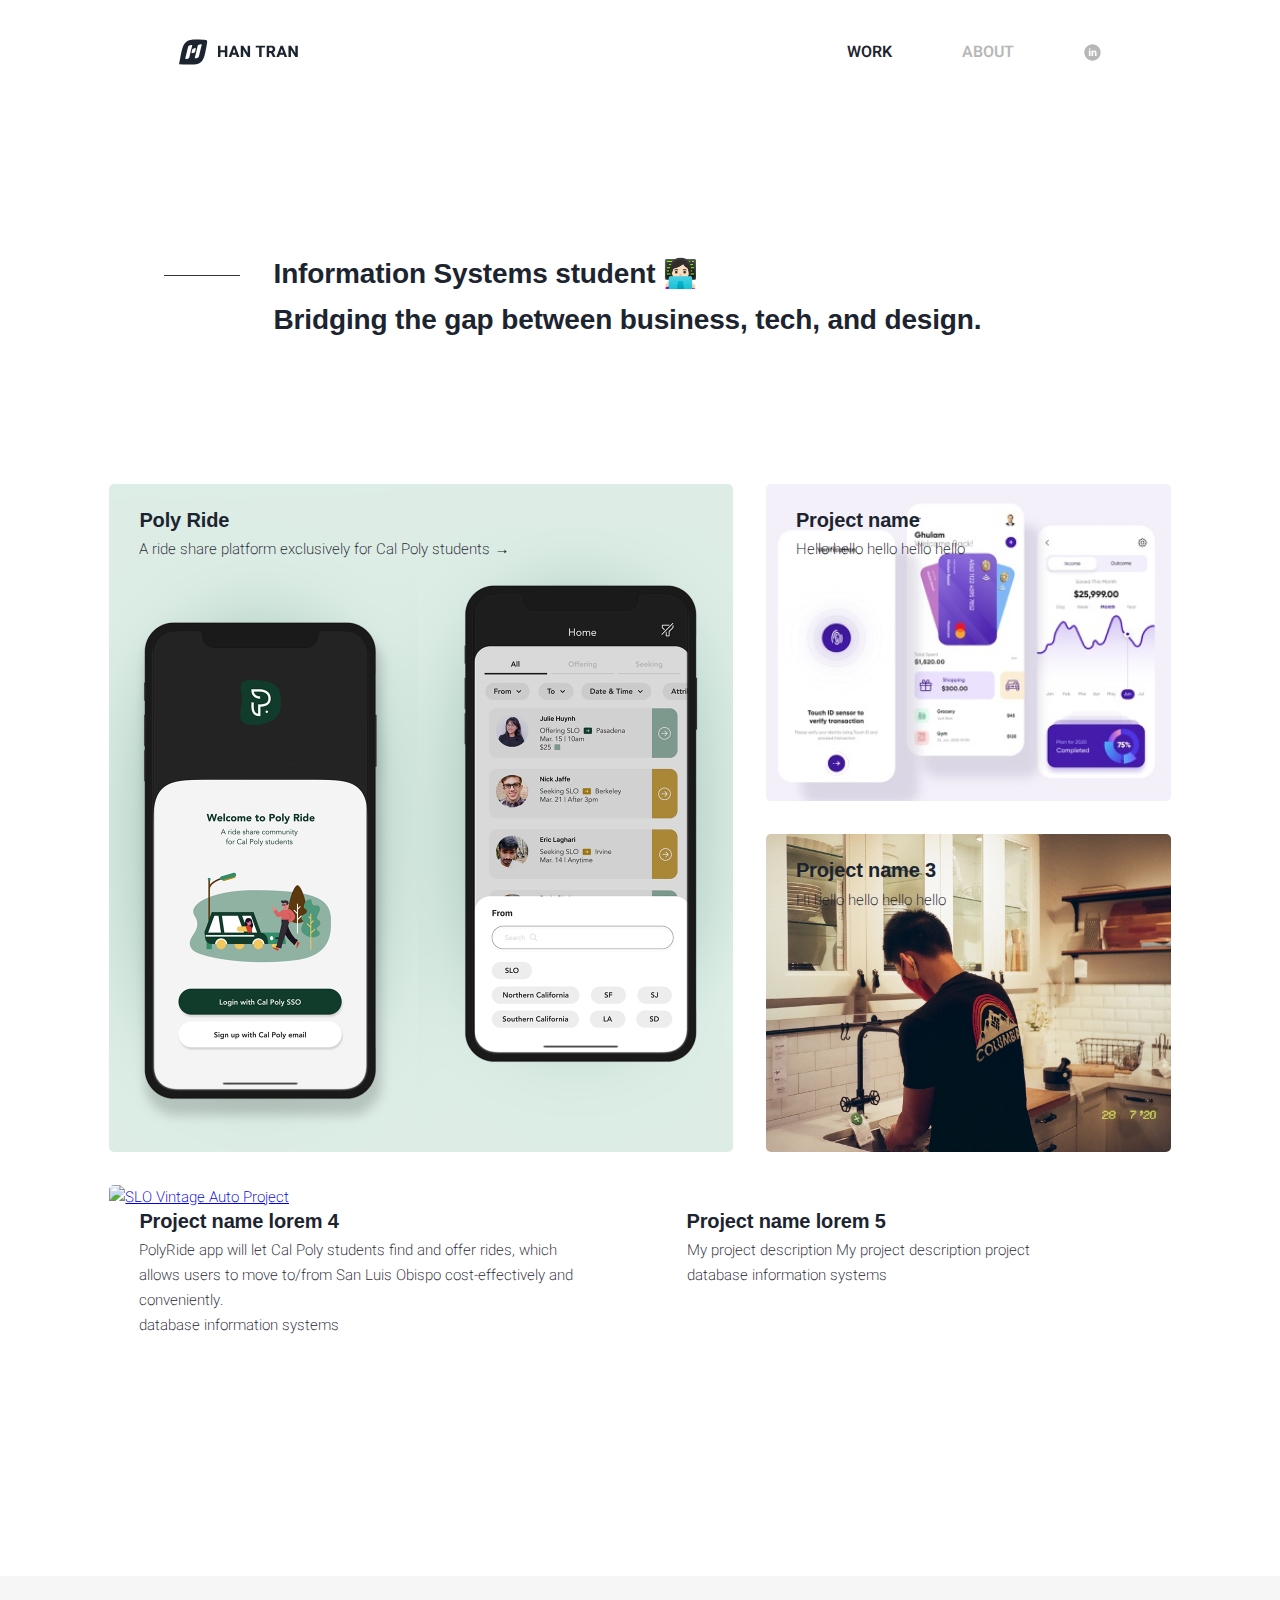
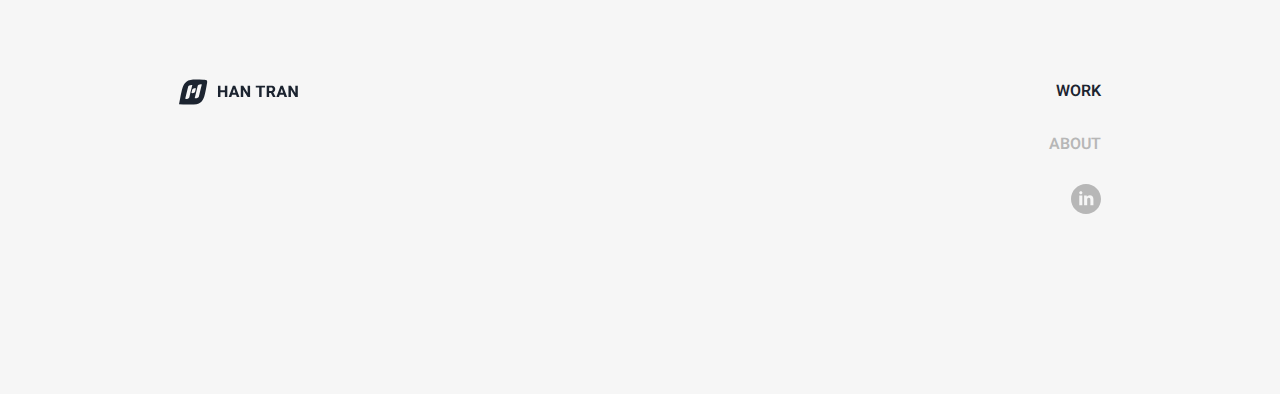
==== index.html @ 2d6c2257 "Add files via upload" ====
<!DOCTYPE HTML>
<html>
    <head>
        <!-- Global site tag (gtag.js) - Google Analytics -->
<script async src="https://www.googletagmanager.com/gtag/js?id=UA-176315763-1"></script>
<script>
  window.dataLayer = window.dataLayer || [];
  function gtag(){dataLayer.push(arguments);}
  gtag('js', new Date());

  gtag('config', 'UA-176315763-1');
</script>
        <link href="style.css" rel="stylesheet">
        <link rel="preconnect" href="https://fonts.gstatic.com"> 
        <link rel="stylesheet" href="https://use.typekit.net/tpz7gja.css">
        <link rel="preconnect" href="https://fonts.gstatic.com">
        <link href="https://fonts.googleapis.com/css2?family=Heebo:wght@300;400;700&display=swap" rel="stylesheet">
        <link rel="icon" href="favicon.svg">
        <title> Hieu Han Tran </title>
    </head>

    <header>
        <a href="http://hieuhantr.me/portfolio/" style="padding-left: 14%"> <img src="logo-text.svg" alt="Hieu Han Tran logo"></a>
        <nav style="padding-right: 14%">
            <h2>
            <a class="selected" href="index.html"> WORK </a>
            <a href="about.html" >ABOUT </a> 
            <a href="http://www.linkedin.com/in/hieuhantran/"> <img src="logo-linkedin.svg" width="17" height="27"> </a>
            </h2>
        </nav>
    </header>   

<div class="line">
    <img src="line.svg">    
</div>   

<section class="tagline">
  <h3 style="font-size:28px; grid-column: 6/span 14;">
    Information Systems student 👩🏻‍💻 <br> Bridging the gap between business, tech, and design. </h3>
</section> 

<div class="preview">
    <a href="project-polyride.html"> <img src="Untitled-4.png" alt="SLO Vintage Auto Project"> </a>
        <div class="description"> 
        <a href="project-polyride.html"> <h3>Poly Ride </h3>  </a>
        <a href="project-polyride.html"> <h4> A ride share platform exclusively for Cal Poly students &#8594  </h4> </a>
        
    </div>
 </div>
 
 
 <div class="preview-2">
    <a href="project-aws.html"> <img src="project-image.jpeg" alt="SLO Vintage Auto Project"> </a>
        <div class="description"> 
        <a class="preview" href="soks.html"> <h3>Project name</h3>  </a>
        <h4> Hello hello hello hello hello </h4> </div> 

<div class="preview-2">
    <a href="slo-vintage.html"> <img src="project-image.jpg" alt="SLO Vintage Auto Project"> </a>
        <div class="description"> 
        <a class="preview" href="soks.html"> <h3>Project name 3</h3>  </a>
        </h4> Hi hello hello hello hello </h4> </div>
 </div>  </div>

 <div class="preview-3">
    <a href="polyride.html"> <img src="project-mockup.png" alt="SLO Vintage Auto Project"> </a>
        <div class="description"> 
        <a class="preview" href="soks.html"> <h3>Project name lorem 4</h3> </a>
        <h4> PolyRide app will let Cal Poly students find and offer rides, which allows users to move to/from San Luis Obispo cost-effectively and conveniently.  <br> database information systems </h4></div>
 </div>

 <div class="preview-4">
    <a href="polyride.html"> <video autoplay muted src="project-polyride/vid2.mp4" type="video/mp4"> </video> </a>
        <div class="description"> 
        <a class="preview" href="soks.html"> <h3>Project name lorem 5</h3>  </a>
        <h4> My project description My project description project  <br> database information systems </h4></div>
 </div>
 
<!-- Footer -->
 <div class="Footer_outer">
    <div class="Footer_inner_left"> 
        <img src="logo-text.svg"> 
    </div>

    <div class="Footer_inner_right"> 
        <h2>
            <a class = "selected" href="index.html"> WORK </a> <br> <br>
            <a href="about.html" >ABOUT </a> <br> <br>
            <a href="http://www.linkedin.com/in/hieuhantran/"> <img src="logo-linkedin-2.svg"> </a>

        </h2>
        </div>
  </div>



</html>
---- style.css ----
html, body, div, span, applet, object, iframe,
h1, h2, h3, h4, h5, h6, p, blockquote, pre,
a, abbr, acronym, address, big, cite, code,
del, dfn, em, img, ins, kbd, q, s, samp,
small, strike, strong, sub, sup, tt, var,
b, u, i, center,
dl, dt, dd, ol, ul, li,
fieldset, form, label, legend,
table, caption, tbody, tfoot, thead, tr, th, td,
article, aside, canvas, details, embed,
figure, figcaption, footer, header, hgroup,
menu, nav, output, ruby, section, summary,
time, mark, audio, video {
  margin: 0;
  padding: 0;
  border: 0;
  font-size: 100%;
  font: inherit;
  vertical-align: baseline;
  outline: none;
}

article, aside, details, figcaption, figure,
footer, header, hgroup, menu, nav, section {
  display: block;
}
body {
  line-height: 1.66;
}
ol, ul {
  list-style: none;
}
blockquote, q {
  quotes: none;
}
blockquote:before, blockquote:after,
q:before, q:after {
  content: '';
  content: none;
}
table {
  border-collapse: collapse;
  border-spacing: 0;
}

img, iframe {
  vertical-align: bottom;
  max-width: 100%;
}

input, textarea, select {
  font: inherit;
}

* {
  -webkit-box-sizing: border-box;
  -moz-box-sizing: border-box;
  box-sizing: border-box;
  -webkit-font-smoothing: antialiased;
  text-rendering: optimizeLegibility;
}


body {
    font-family: 'Heebo', sans-serif;
    font-size: 15px;
    font-weight: 200;
    background-color:white;
    margin: auto auto auto auto;
    display: grid;
    grid-template-columns: repeat(24,1fr);
    column-gap: 33px;
    grid-auto-flow: dense;
    color: #1C2430;
}

p {
    color: #1C2430; 
    line-height: 1.663;
}

span {
    font-weight: 600;
    color: #1C2430;
}

h1 {
    font-family: futura-pt, sans-serif;
    font-weight: 500;
    font-style: normal;
    font-size: 36px;
    color: #1C2430;
    line-height:1.5;
    letter-spacing: 1.1;

}

h2 {
    font-family: 'Heebo', sans-serif;
    font-size: 16px;
    font-weight: 600;
    line-height: 1.66;
    color: #1C2430;
}

h3 {
    font-family: futura-pt, sans-serif;
    font-weight: 700;
    font-style: normal;
    font-size: 20px;
    letter-spacing: -0.15px;
    color: #1C2430;
}

h4 {
    font-family: 'Heebo', sans-serif;
    font-size: 15px;
    font-weight: 200;
    line-height: 1.66;
}

video {
    width: 100%;
}

/* || HEADER */
header {
    display: flex;
    flex-direction: row;
    align-items: center;
    grid-column: 1/ span 24;
    justify-content: space-between;
    margin: auto 0 135px 0;
    padding-top: 38px;
}


nav a {
    margin: 0 0 0 66px;
    text-decoration: none;
    color: #B7B7B7;
}

a:hover {
    color: #1C2430;
    transition: color 0.3s;
}

a.selected {
    color: #1C2430;
}

a.preview {
    text-decoration: none;
    color: #B7B7B7;
}

a.preview:hover, a.preview-right:hover {
    color: #1C2430;
    transition: 0.3s;
}

.preview img:hover, .preview-right img:hover {
    opacity: 0.8;
    transition: 0.3s;
}

.line {
    padding-top: 50px;
    grid-column: 4/span 2;
}
section.tagline {
    grid-column: 6/span 15;
    padding-top: 50px;
    padding-bottom: 140px;
}

/* || PREVIEW */

div.preview img {
    width: 100%;
    margin: 0 0 20px 0;
    object-fit: cover;
    width: 100%;
    height: 668px;
    border-radius: 5px;
}

.preview, .preview a {
    grid-column: 3 / span 12;
    position: relative;
    text-decoration: none;
    color: #1C2430;
}

.description {
    position: absolute;
    top: 20px;
    left: 30px;
    padding-right: 30px;
}

button {
    background-color: white;
    border: none;
    padding: 0 5px 0 5px;
    border-radius: 50px;
}

div.preview-2 img {
    position: relative;
    object-fit: cover;
    width: 100%;
    height: 317.5px;
    border-radius: 5px;
    margin-bottom: 33px;
}

.preview-2, .preview-2 a {
    grid-column: 15 / span 8;
    position: relative;
}

div.preview-3 img, div.preview-4 img {
    width: 100%;
    margin: 0 0 20px 0;
    object-fit: cover;
    width: 100%;
    height: 394px;
    border-radius: 5px;
}

.preview-3, .preview-3 a {
    grid-column: 3 / span 10;
    position: relative;
}

.preview-4, .preview-4 a {
    grid-column: 13 / span 10;
    position: relative;
}
/* || ABOUT */

.about-photo {
    grid-column: 2 / span 5;
}

.about-text {
    grid-column: 7/ span 4;
}

.text {
    grid-column: 2 /span 6;
    margin: 0 0 30px 0;
}


.body {
    grid-column: 2 /span 8;
    margin: 0 0 50px 0;
}

/* || FOOTER */
.Footer_outer{
    grid-column: 1 / span 24;
    margin: 233px 0 0 0;
    padding: 8% 14% 14% 14%;
    background-color: #F6F6F6;
    }
    
.Footer_inner_left{
    width: 49%;
    Float: left;
    display:inline;
    grid-column: 1 / span 10;
    }
    
.Footer_inner_right{
    width: 49%;
    Float: right;
    grid-column: 12 / span 4;
    text-align: right; 
    }

.Footer_inner_right a{
    text-decoration: none;
    color: #B7b7b7; 
}

.Footer_inner_right a:hover {
    color: #1C2430;
    transition: color 0.3s;
}

.Footer_inner_right a.selected {
    color: #1C2430;
}

.Footer_inner_right a.preview {
    text-decoration: none;
    color: #1C2430;
}

/* || PROJECT PAGE */

.logo {
    grid-column: 4/span 18;
    align-items: center;
    text-align: center;
}

.logo img {
    width: 200px;
    max-height: 70px;
}

.bigdescription {
    grid-column: 4/span 18;
    text-align: center;
    margin-bottom: 60px;
}

.bigframe {
    grid-column: 3 / span 20;
}

/* .bigframe img {
    border-radius: 5px;
    max-width: 100%;
    object-fit: cover;
} */

.heading {
    grid-column: 4 / span 3;
    text-align: right;
    align-items: right;
}

.body {
    grid-column: 5 / span 16;
}

.regular-image {
    margin: 0 0 25px 0;
    grid-column: 7 / span 12;
}

.regular-image img, .regular-image svg  {
    grid-column: 7 / span 12;
    border-radius: 5px;
    margin-bottom: 25px;
}

ul {
    margin-bottom: 12px;
}

.about {
    grid-column: 11/span 9;
}

.aboutphoto {
    grid-column: 6/span 4;
}

/* RESPONSIVE */

@media (max-width: 1300px) {
    .body {
            grid-column: 4 / span 18;
    }

    }

@media (max-width: 1100px) {
.body {
        grid-column: 3 / span 20;
}
.preview{
    grid-column: 2/span 13;
}
.preview-2, .preview-2 a {
    grid-column: 15 / span 9;
    position: relative;
}
.about {
    padding-top: 30px;
    grid-column: 6/span 14;
}
.aboutphoto {
grid-column: 6/span 6;
}
}

@media (max-width: 1000px) {
.bigframe {
        grid-column: 2 / span 22;
    }
    
.body {
            grid-column: 2 / span 22;
    }
    }

@media (max-width: 900px) {
        .bigframe {
                grid-column: 1 / span 24;
            }
            
        .body {
                    grid-column: 1 / span 24;
          }
            }
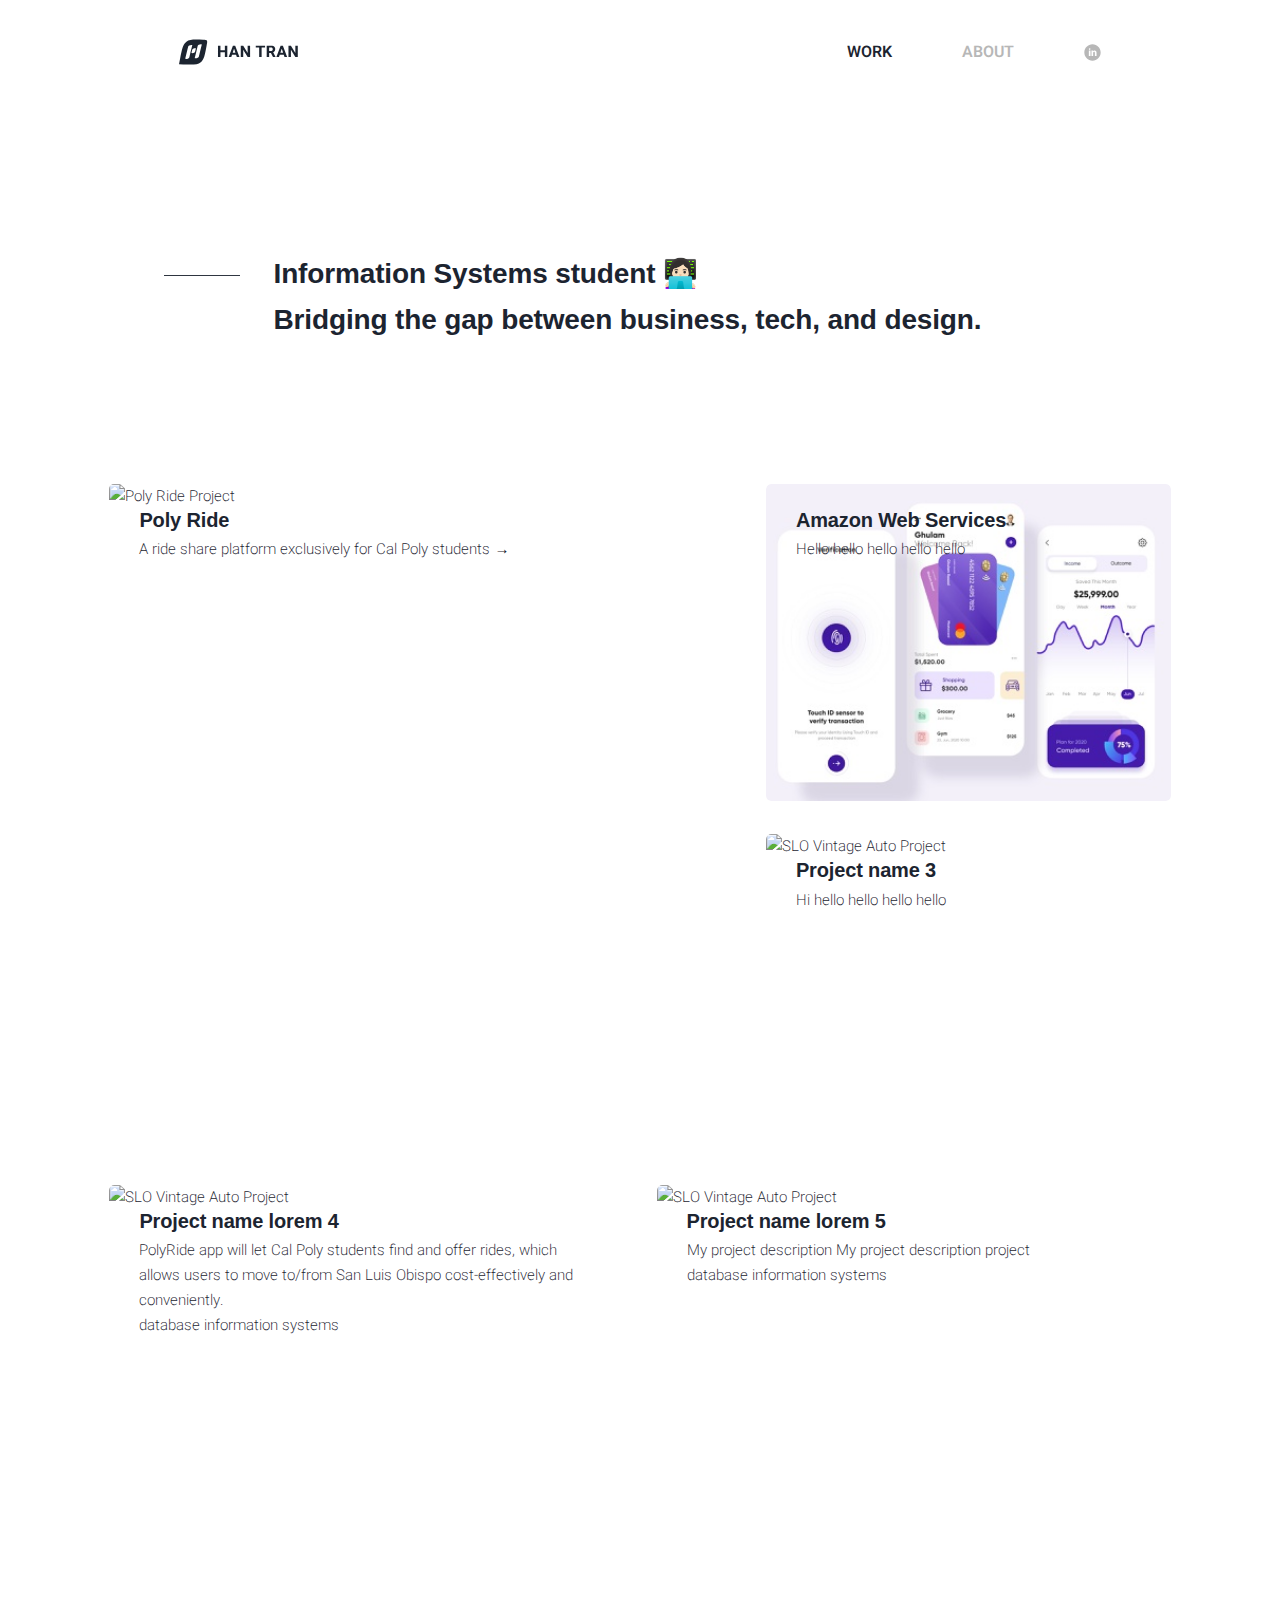
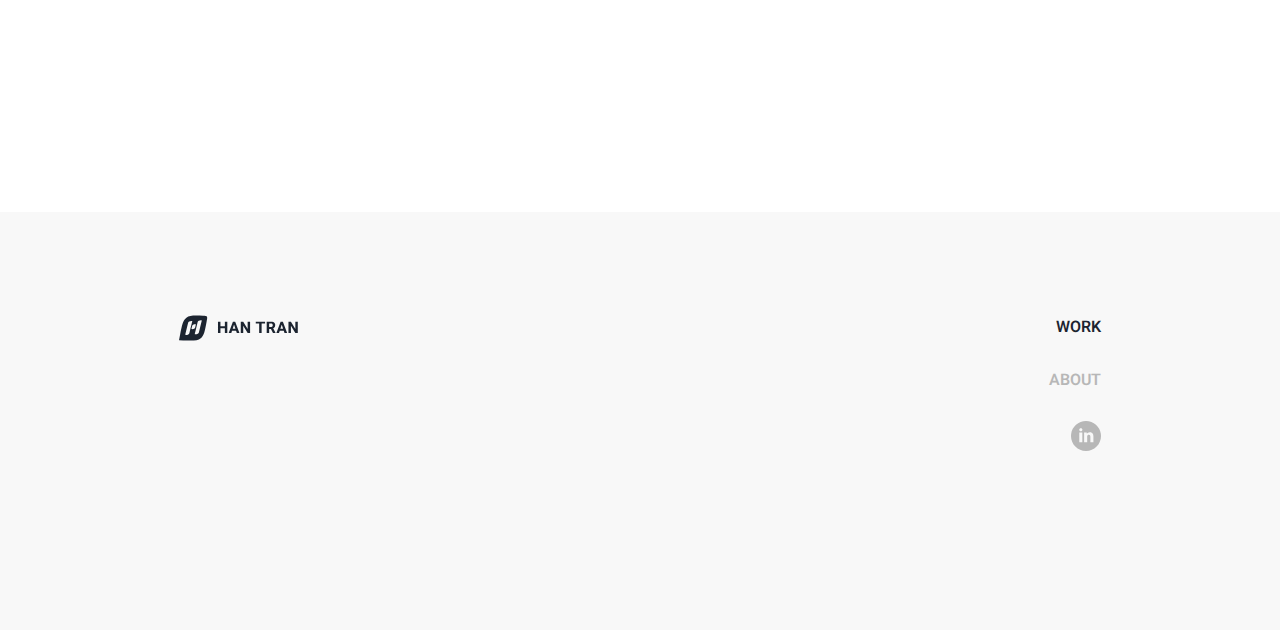
==== commit a7ba5812: "Add files via upload" ====
--- a/index.html
+++ b/index.html
@@ -10,6 +10,27 @@
 
   gtag('config', 'UA-176315763-1');
 </script>
+<script type="text/javascript">
+    var opacity = 0;
+    var intervalID = 0;
+    window.onload = fadeIn;
+
+    function fadeIn() {
+        setInterval(show, 30);
+    }
+
+    function show() {
+        var body = document.getElementById("body");
+        opacity = Number(window.getComputedStyle(body)
+                         .getPropertyValue("opacity"));
+        if (opacity < 1) {
+            opacity = opacity + 0.1;
+            body.style.opacity = opacity
+        } else {
+            clearInterval(intervalID);
+        }
+    }
+</script>
         <link href="style.css" rel="stylesheet">
         <link rel="preconnect" href="https://fonts.gstatic.com"> 
         <link rel="stylesheet" href="https://use.typekit.net/tpz7gja.css">
@@ -19,8 +40,9 @@
         <title> Hieu Han Tran </title>
     </head>
 
+<body id="body" style="opacity:0;">
     <header>
-        <a href="http://hieuhantr.me/portfolio/" style="padding-left: 14%"> <img src="logo-text.svg" alt="Hieu Han Tran logo"></a>
+        <a href="index.html" style="padding-left: 14%"> <img src="logo-text.svg" alt="Hieu Han Tran logo"></a>
         <nav style="padding-right: 14%">
             <h2>
             <a class="selected" href="index.html"> WORK </a>
@@ -40,37 +62,39 @@
 </section> 
 
 <div class="preview">
-    <a href="project-polyride.html"> <img src="Untitled-4.png" alt="SLO Vintage Auto Project"> </a>
+    <a href="polyride.html"> <img src="Preview.png" alt="Poly Ride Project"> </a>
         <div class="description"> 
-        <a href="project-polyride.html"> <h3>Poly Ride </h3>  </a>
-        <a href="project-polyride.html"> <h4> A ride share platform exclusively for Cal Poly students &#8594  </h4> </a>
+        <a href="polyride.html"> <h3>Poly Ride </h3>  </a>
+        <a href="polyride.html"> <h4> A ride share platform exclusively for Cal Poly students &#8594  </h4> </a>
         
     </div>
  </div>
  
- 
  <div class="preview-2">
-    <a href="project-aws.html"> <img src="project-image.jpeg" alt="SLO Vintage Auto Project"> </a>
+    <div class="preview-inside2">
+    <a href="aws.html"> <img src="project-image.jpeg" alt="AWS Project"> </a>
         <div class="description"> 
-        <a class="preview" href="soks.html"> <h3>Project name</h3>  </a>
-        <h4> Hello hello hello hello hello </h4> </div> 
-
-<div class="preview-2">
-    <a href="slo-vintage.html"> <img src="project-image.jpg" alt="SLO Vintage Auto Project"> </a>
+        <a class="preview" href="aws.html"> <h3> Amazon Web Services</h3>  </a>
+        <h4> Hello hello hello hello hello </h4> </div>
+    </div>
+    
+<div class="preview-inside2">
+    <a href="slo-vintage.html"> <img src="Preview.png" alt="SLO Vintage Auto Project"> </a>
         <div class="description"> 
         <a class="preview" href="soks.html"> <h3>Project name 3</h3>  </a>
         </h4> Hi hello hello hello hello </h4> </div>
- </div>  </div>
+    </div>
+</div>
 
  <div class="preview-3">
-    <a href="polyride.html"> <img src="project-mockup.png" alt="SLO Vintage Auto Project"> </a>
+    <a href="polyride.html"> <img src="Preview.png" alt="SLO Vintage Auto Project"> </a>
         <div class="description"> 
         <a class="preview" href="soks.html"> <h3>Project name lorem 4</h3> </a>
         <h4> PolyRide app will let Cal Poly students find and offer rides, which allows users to move to/from San Luis Obispo cost-effectively and conveniently.  <br> database information systems </h4></div>
  </div>
 
  <div class="preview-4">
-    <a href="polyride.html"> <video autoplay muted src="project-polyride/vid2.mp4" type="video/mp4"> </video> </a>
+    <a href="polyride.html"> <img src="Preview.png" alt="SLO Vintage Auto Project"> </a>
         <div class="description"> 
         <a class="preview" href="soks.html"> <h3>Project name lorem 5</h3>  </a>
         <h4> My project description My project description project  <br> database information systems </h4></div>
@@ -91,7 +115,6 @@
         </h2>
         </div>
   </div>
-
-
+</body>
 
 </html>--- a/style.css
+++ b/style.css
@@ -119,6 +119,14 @@
     line-height: 1.66;
 }
 
+h5 {
+    font-family: 'Heebo', sans-serif;
+    font-size: 16px;
+    font-weight: 600;
+    line-height: 1.66;
+    text-align: center;
+}
+
 video {
     width: 100%;
 }
@@ -139,11 +147,13 @@
     margin: 0 0 0 66px;
     text-decoration: none;
     color: #B7B7B7;
+    cursor: pointer;
 }
 
 a:hover {
     color: #1C2430;
     transition: color 0.3s;
+    cursor: pointer;
 }
 
 a.selected {
@@ -157,11 +167,6 @@
 
 a.preview:hover, a.preview-right:hover {
     color: #1C2430;
-    transition: 0.3s;
-}
-
-.preview img:hover, .preview-right img:hover {
-    opacity: 0.8;
     transition: 0.3s;
 }
 
@@ -175,22 +180,35 @@
     padding-bottom: 140px;
 }
 
+a {
+    cursor: pointer;
+}
 /* || PREVIEW */
 
-div.preview img {
+.preview, .preview a {
+    grid-column: 3 / span 12;
+    position: relative;
+    text-decoration: none;
+    color: #1C2430;
+    overflow: hidden;
+    height: 668px;
+    border-radius: 5px;
+}
+
+.preview img {
     width: 100%;
     margin: 0 0 20px 0;
+    position: relative;
     object-fit: cover;
-    width: 100%;
     height: 668px;
-    border-radius: 5px;
-}
-
-.preview, .preview a {
-    grid-column: 3 / span 12;
-    position: relative;
-    text-decoration: none;
-    color: #1C2430;
+    opacity: 1.0;
+    transition: 0.3s;
+}
+
+.preview img:hover, .preview-2 img:hover, .preview-3 img:hover, .preview-4 img:hover {
+    opacity: 0.9;
+    transition: 0.3s ease;
+    transform: scale(1.1);
 }
 
 .description {
@@ -207,21 +225,60 @@
     border-radius: 50px;
 }
 
-div.preview-2 img {
-    position: relative;
+.preview-2 {
+    grid-column: 15 / span 8;
+    position: relative;
+    text-decoration: none;
+    color: #1C2430;
+    overflow: hidden;
+    height: 668px;
+    border-radius: 5px;
+}
+
+.preview-inside2, .preview-inside2 a {
+    grid-column: 15 / span 8;
+    position: relative;
+    text-decoration: none;
+    color: #1C2430;
+    overflow: hidden;
+    height: 317.5px;
+    border-radius: 5px;
+    margin-bottom: 33px;
+}
+
+.preview-inside2 img {
+        opacity: 1.0;
+        transition: 0.3s;
+        position: relative;
+        height: 317.5px;
+        object-fit: cover;
+        width: 100%;
+        border-radius: 5px;
+        
+}
+
+/* .preview-2 img {
+    opacity: 1.0;
+    transition: 0.3s;
+    position: relative;
+    height: 300px;
     object-fit: cover;
     width: 100%;
-    height: 317.5px;
-    border-radius: 5px;
-    margin-bottom: 33px;
-}
-
-.preview-2, .preview-2 a {
-    grid-column: 15 / span 8;
-    position: relative;
-}
-
-div.preview-3 img, div.preview-4 img {
+    border-radius: 5px;
+} */
+
+.preview-3, .preview-3 a {
+    grid-column: 3 / span 10;
+    position: relative;
+    margin-top: 33px;
+    text-decoration: none;
+    color: #1C2430;
+    overflow: hidden;
+    height: 394px;
+    border-radius: 5px;
+}
+
+.preview-3 img, .preview-4 img {
     width: 100%;
     margin: 0 0 20px 0;
     object-fit: cover;
@@ -230,14 +287,16 @@
     border-radius: 5px;
 }
 
-.preview-3, .preview-3 a {
-    grid-column: 3 / span 10;
-    position: relative;
-}
 
 .preview-4, .preview-4 a {
     grid-column: 13 / span 10;
     position: relative;
+    margin-top: 33px;
+    text-decoration: none;
+    color: #1C2430;
+    overflow: hidden;
+    height: 394px;
+    border-radius: 5px;
 }
 /* || ABOUT */
 
@@ -265,7 +324,7 @@
     grid-column: 1 / span 24;
     margin: 233px 0 0 0;
     padding: 8% 14% 14% 14%;
-    background-color: #F6F6F6;
+    background-color: #F8F8F8;
     }
     
 .Footer_inner_left{
@@ -363,6 +422,43 @@
     grid-column: 6/span 4;
 }
 
+/* Back to top */
+.middle {
+    text-align: center;
+    grid-column: 10 / span 6;
+}
+
+.next {
+    text-decoration: none;
+    background-color: #1C2430;
+    color: #F7F7F7;
+    border-radius: 25px;
+    padding: 12px 30px;
+}
+
+.next:hover {
+    background-color: #F7F7F7;
+    transition: 0.3s;
+}
+
+#myBtn {
+    margin-bottom: 10px;
+    text-align: center;
+    display: none; /* Hidden by default */
+   /*  position: fixed; Fixed/sticky position */
+    z-index: 99; /* Make sure it does not overlap */
+    border: none; /* Remove borders */
+    outline: none; /* Remove outline */
+    color: #B7B7B7; /* Text color */
+    cursor: pointer; /* Add a mouse pointer on hover */
+    padding: 12px 30px;
+  }
+  
+  #myBtn:hover {
+    color:#1C2430;
+    transition: 0.3s;
+  }
+
 /* RESPONSIVE */
 
 @media (max-width: 1300px) {
@@ -382,6 +478,12 @@
 .preview-2, .preview-2 a {
     grid-column: 15 / span 9;
     position: relative;
+}
+.preview-3 {
+    grid-column: 2/span 11;
+}
+.preview-4 {
+    grid-column: 13/span 11;
 }
 .about {
     padding-top: 30px;
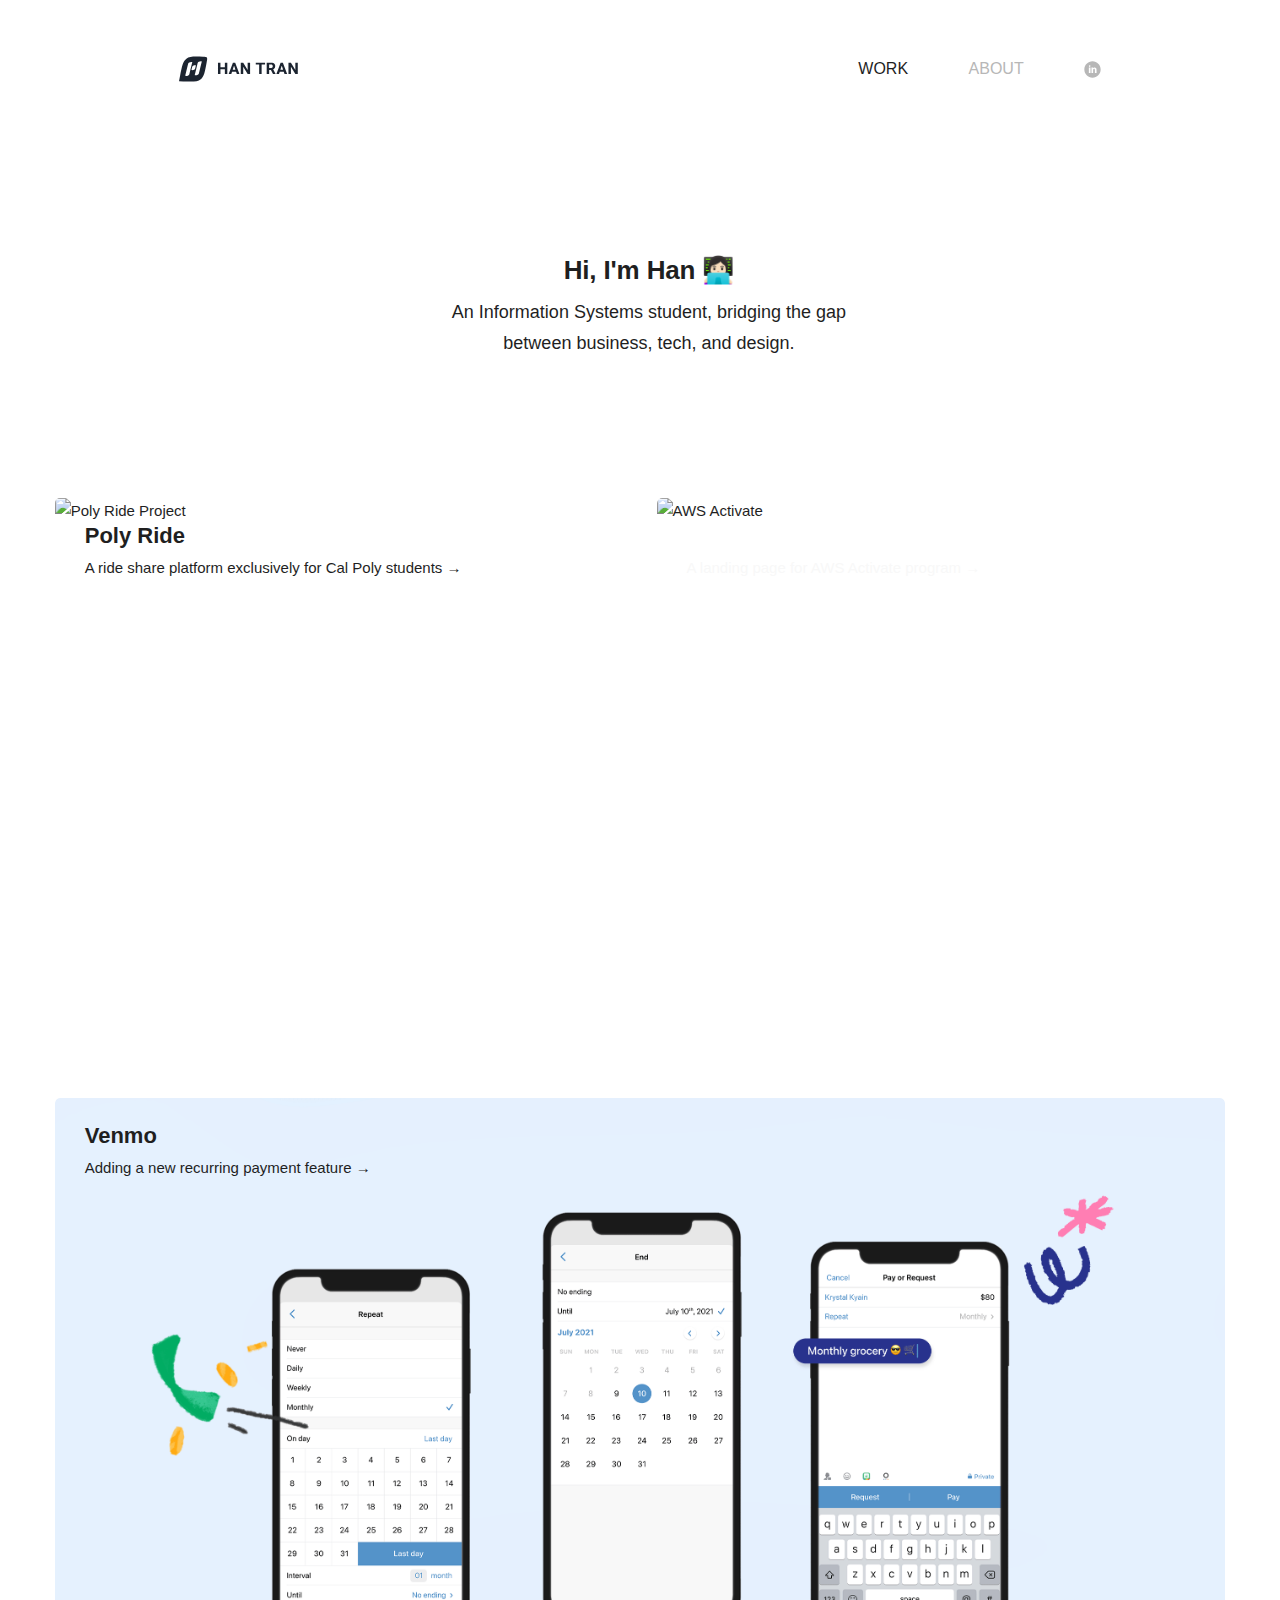
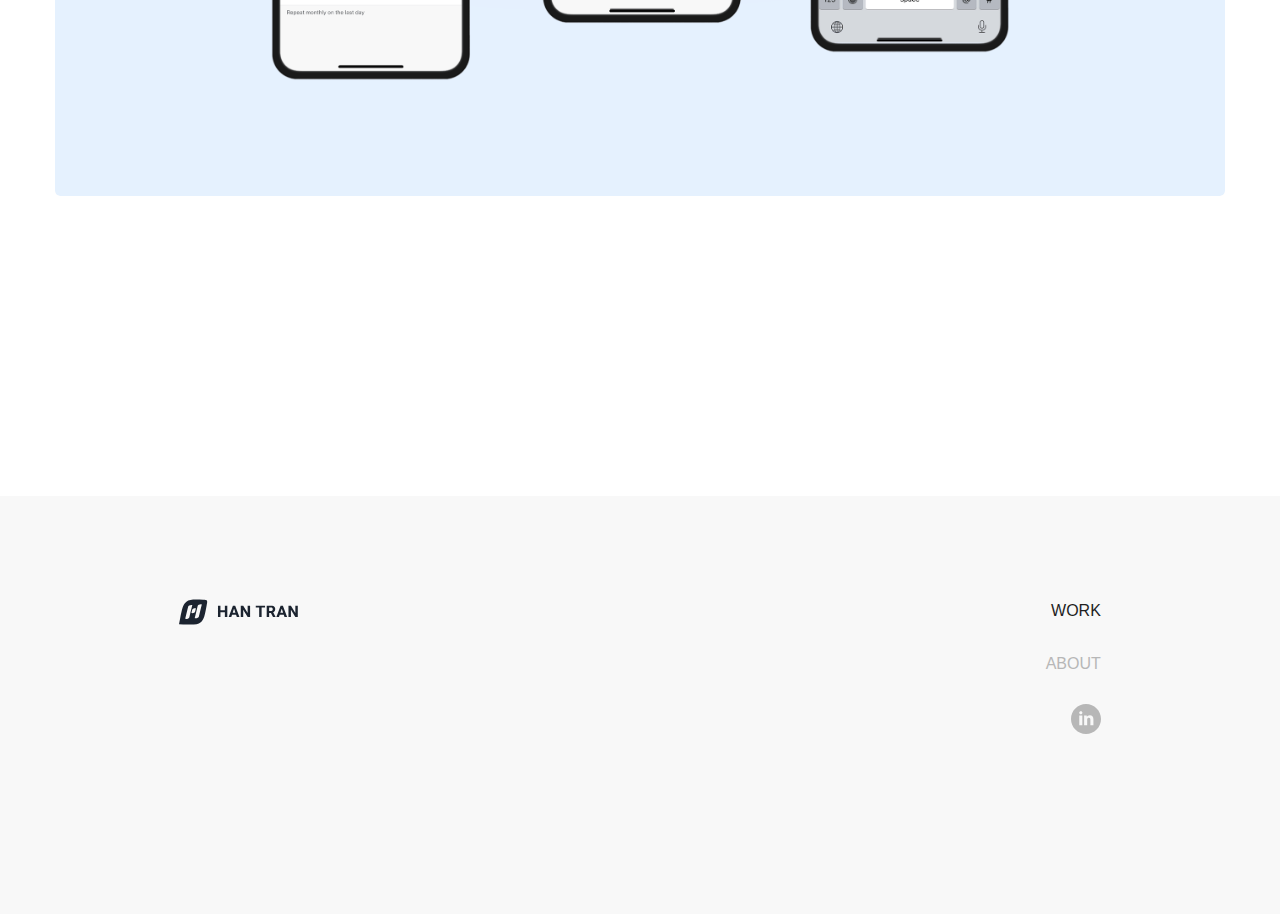
==== commit aa83f36b: "Add files via upload" ====
--- a/index.html
+++ b/index.html
@@ -16,7 +16,7 @@
     window.onload = fadeIn;
 
     function fadeIn() {
-        setInterval(show, 30);
+        setInterval(show, 50);
     }
 
     function show() {
@@ -37,12 +37,12 @@
         <link rel="preconnect" href="https://fonts.gstatic.com">
         <link href="https://fonts.googleapis.com/css2?family=Heebo:wght@300;400;700&display=swap" rel="stylesheet">
         <link rel="icon" href="favicon.svg">
-        <title> Hieu Han Tran </title>
+        <title> Han Tran </title>
     </head>
 
 <body id="body" style="opacity:0;">
     <header>
-        <a href="index.html" style="padding-left: 14%"> <img src="logo-text.svg" alt="Hieu Han Tran logo"></a>
+        <a href="index.html" style="padding-left: 14%;"> <img src="logo-text.svg" style="max-width: 130px;" alt="Hieu Han Tran logo"></a>
         <nav style="padding-right: 14%">
             <h2>
             <a class="selected" href="index.html"> WORK </a>
@@ -52,16 +52,37 @@
         </nav>
     </header>   
 
-<div class="line">
-    <img src="line.svg">    
-</div>   
-
-<section class="tagline">
-  <h3 style="font-size:28px; grid-column: 6/span 14;">
-    Information Systems student 👩🏻‍💻 <br> Bridging the gap between business, tech, and design. </h3>
+<section class="tagline" style="text-align: center;">
+  <h1 style="grid-column: 6/span 14;">
+    <h1 style="padding-bottom: 5px;"> Hi, I'm Han 👩🏻‍💻 <br> </h1>
+    <H3>An Information Systems student, bridging the gap <br> between business, tech, and design. </H3>
 </section> 
 
-<div class="preview">
+<!-- TO SHOW 3 PROJECTS -->
+
+<div class="preview-5">
+    <a href="polyride.html"> <img src="Preview.png" alt="Poly Ride Project"> </a>
+        <div class="description"> 
+        <a href="polyride.html"> <h4>Poly Ride </h4>  </a>
+        <a href="polyride.html"> <p> A ride share platform exclusively for Cal Poly students &#8594  </p> </a> </div>
+</div>
+
+<div class="preview-6">
+        <a href="aws.html"> <img src="project-aws/thumbnail.png" alt="AWS Activate"> </a>
+            <div class="description"> 
+            <a href="aws.html"> <h4 style="color:white"> AWS Activate </h4>  </a>
+            <a href="aws.html"> <p style="color:#F8F8F8"> A landing page for AWS Activate program &#8594  </p> </a> </div>
+</div>
+
+<div class="preview-7">
+    <a href="venmo.html"> <img src="venmo-preview.png" alt="Poly Ride Project"> </a>
+        <div class="description"> 
+        <a href="venmo.html"> <h4> Venmo </h4>  </a>
+        <a href="venmo.html"> <p> Adding a new recurring payment feature &#8594 </p> </a> </div>
+</div>
+
+<!-- TO SHOW 5 PROJECTS 
+    <div class="preview">
     <a href="polyride.html"> <img src="Preview.png" alt="Poly Ride Project"> </a>
         <div class="description"> 
         <a href="polyride.html"> <h3>Poly Ride </h3>  </a>
@@ -70,9 +91,9 @@
     </div>
  </div>
  
- <div class="preview-2">
+<div class="preview-2">
     <div class="preview-inside2">
-    <a href="aws.html"> <img src="project-image.jpeg" alt="AWS Project"> </a>
+    <a href="aws.html"> <img src="project-aws/thumbnail.svg" alt="AWS Project"> </a>
         <div class="description"> 
         <a class="preview" href="aws.html"> <h3> Amazon Web Services</h3>  </a>
         <h4> Hello hello hello hello hello </h4> </div>
@@ -98,10 +119,10 @@
         <div class="description"> 
         <a class="preview" href="soks.html"> <h3>Project name lorem 5</h3>  </a>
         <h4> My project description My project description project  <br> database information systems </h4></div>
- </div>
+ </div> -->
  
 <!-- Footer -->
- <div class="Footer_outer">
+ <div class="Footer_outer" style="margin-top: 300px">
     <div class="Footer_inner_left"> 
         <img src="logo-text.svg"> 
     </div>
--- a/style.css
+++ b/style.css
@@ -25,7 +25,7 @@
   display: block;
 }
 body {
-  line-height: 1.66;
+  line-height: 1.7;
 }
 ol, ul {
   list-style: none;
@@ -60,69 +60,68 @@
   text-rendering: optimizeLegibility;
 }
 
-
 body {
-    font-family: 'Heebo', sans-serif;
+    font-family: proxima-nova, sans-serif;
+    font-weight: 300;
     font-size: 15px;
-    font-weight: 200;
-    background-color:white;
+    background-color:#ffffff;
     margin: auto auto auto auto;
     display: grid;
     grid-template-columns: repeat(24,1fr);
     column-gap: 33px;
     grid-auto-flow: dense;
-    color: #1C2430;
+    color: #1f1f1f;
 }
 
 p {
-    color: #1C2430; 
-    line-height: 1.663;
+    color: #1f1f1f; 
+    line-height: 1.7;
 }
 
 span {
     font-weight: 600;
-    color: #1C2430;
+    color: #1f1f1f;
 }
 
 h1 {
     font-family: futura-pt, sans-serif;
-    font-weight: 500;
+    font-weight: 600;
     font-style: normal;
-    font-size: 36px;
-    color: #1C2430;
-    line-height:1.5;
-    letter-spacing: 1.1;
+    font-size: 26px;
+    letter-spacing: -0.15px;
+    color: #1f1f1f;
 
 }
 
 h2 {
-    font-family: 'Heebo', sans-serif;
+    font-family: proxima-nova, sans-serif;
+    font-weight: 400;
+    font-style: normal;
     font-size: 16px;
-    font-weight: 600;
     line-height: 1.66;
-    color: #1C2430;
+    color: #1f1f1f;
 }
 
 h3 {
+    font-family: proxima-nova, sans-serif;
+    font-weight: 300;
+    font-style: normal;
+    font-size: 18px;
+    color: #1f1f1f;
+}
+
+h4 {
     font-family: futura-pt, sans-serif;
     font-weight: 700;
+    font-size: 22px;
+    line-height: 1.66;
+    color: #1f1f1f;
+}
+
+h5 {
+    font-family: proxima-nova, sans-serif;
+    font-weight: 400;
     font-style: normal;
-    font-size: 20px;
-    letter-spacing: -0.15px;
-    color: #1C2430;
-}
-
-h4 {
-    font-family: 'Heebo', sans-serif;
-    font-size: 15px;
-    font-weight: 200;
-    line-height: 1.66;
-}
-
-h5 {
-    font-family: 'Heebo', sans-serif;
-    font-size: 16px;
-    font-weight: 600;
     line-height: 1.66;
     text-align: center;
 }
@@ -139,25 +138,28 @@
     grid-column: 1/ span 24;
     justify-content: space-between;
     margin: auto 0 135px 0;
-    padding-top: 38px;
-}
-
+    padding-top: 55px;
+}
+
+header img {
+    max-width: 130px;
+}
 
 nav a {
-    margin: 0 0 0 66px;
+    margin: 0 0 0 56px;
     text-decoration: none;
     color: #B7B7B7;
     cursor: pointer;
 }
 
 a:hover {
-    color: #1C2430;
+    color: #1f1f1f;
     transition: color 0.3s;
     cursor: pointer;
 }
 
 a.selected {
-    color: #1C2430;
+    color: #1f1f1f;
 }
 
 a.preview {
@@ -166,18 +168,16 @@
 }
 
 a.preview:hover, a.preview-right:hover {
-    color: #1C2430;
+    color: #1f1f1f;
     transition: 0.3s;
 }
 
-.line {
-    padding-top: 50px;
-    grid-column: 4/span 2;
-}
-section.tagline {
-    grid-column: 6/span 15;
-    padding-top: 50px;
+.tagline {
+    grid-column: 2/span 20;
+    padding-left: 12%;
+    padding-top: 30px;
     padding-bottom: 140px;
+    text-align: center;
 }
 
 a {
@@ -189,7 +189,7 @@
     grid-column: 3 / span 12;
     position: relative;
     text-decoration: none;
-    color: #1C2430;
+    color: #1f1f1f;
     overflow: hidden;
     height: 668px;
     border-radius: 5px;
@@ -229,7 +229,7 @@
     grid-column: 15 / span 8;
     position: relative;
     text-decoration: none;
-    color: #1C2430;
+    color: #1f1f1f;
     overflow: hidden;
     height: 668px;
     border-radius: 5px;
@@ -239,7 +239,7 @@
     grid-column: 15 / span 8;
     position: relative;
     text-decoration: none;
-    color: #1C2430;
+    color: #1f1f1f;
     overflow: hidden;
     height: 317.5px;
     border-radius: 5px;
@@ -272,7 +272,7 @@
     position: relative;
     margin-top: 33px;
     text-decoration: none;
-    color: #1C2430;
+    color: #1f1f1f;
     overflow: hidden;
     height: 394px;
     border-radius: 5px;
@@ -293,10 +293,81 @@
     position: relative;
     margin-top: 33px;
     text-decoration: none;
-    color: #1C2430;
+    color: #1f1f1f;
     overflow: hidden;
     height: 394px;
     border-radius: 5px;
+}
+
+/* TO SHOW 3 PROJECTS */
+.preview-5, .preview-5 a {
+    grid-column: 3 / span 10;
+    position: relative;
+    text-decoration: none;
+    color: #1f1f1f;
+    overflow: hidden;
+    min-height: 567px;
+    border-radius: 5px;
+}
+
+.preview-5 img {
+    width: 100%;
+    margin: 0 0 20px 0;
+    position: relative;
+    object-fit: cover;
+    height: 100%;
+    opacity: 1.0;
+    transition: 0.3s;
+}
+
+.preview-5 img:hover, .preview-6 img:hover, .preview-7 img:hover {
+    transition: 0.3s ease;
+    transform: scale(1.1);
+}
+
+.preview-6, .preview-6 a {
+    grid-column: 13 / span 10;
+    position: relative;
+    text-decoration: none;
+    color: #1f1f1f;
+    overflow: hidden;
+    min-height: 567px;
+    border-radius: 5px;
+}
+
+.preview-6 img {
+    opacity: 1.0;
+    transition: 0.3s;
+    position: relative;
+    height: 100%;
+    object-fit: cover;
+    width: 100%;
+    border-radius: 5px;
+    
+}
+
+.preview-7, .preview-7 a {
+    grid-column: 3 / span 20;
+    position: relative;
+    text-decoration: none;
+    color: #1f1f1f;
+    overflow: hidden;
+    max-height: 700px;
+    min-height: 400px;
+    border-radius: 5px;
+    margin-top: 33px;
+}
+
+.preview-7 img {
+    opacity: 1.0;
+    transition: 0.3s;
+    position: relative;
+    max-height: 700px;
+    min-height: 400px;
+    object-fit: cover;
+    width: 100%;
+    border-radius: 5px;
+    
 }
 /* || ABOUT */
 
@@ -307,12 +378,6 @@
 .about-text {
     grid-column: 7/ span 4;
 }
-
-.text {
-    grid-column: 2 /span 6;
-    margin: 0 0 30px 0;
-}
-
 
 .body {
     grid-column: 2 /span 8;
@@ -322,7 +387,7 @@
 /* || FOOTER */
 .Footer_outer{
     grid-column: 1 / span 24;
-    margin: 233px 0 0 0;
+    margin-top: 5%;
     padding: 8% 14% 14% 14%;
     background-color: #F8F8F8;
     }
@@ -333,7 +398,11 @@
     display:inline;
     grid-column: 1 / span 10;
     }
-    
+
+.Footer_inner_left img {
+    max-width: 130px
+}
+
 .Footer_inner_right{
     width: 49%;
     Float: right;
@@ -347,31 +416,20 @@
 }
 
 .Footer_inner_right a:hover {
-    color: #1C2430;
+    color: #1f1f1f;
     transition: color 0.3s;
 }
 
 .Footer_inner_right a.selected {
-    color: #1C2430;
+    color: #1f1f1f;
 }
 
 .Footer_inner_right a.preview {
     text-decoration: none;
-    color: #1C2430;
+    color: #1f1f1f;
 }
 
 /* || PROJECT PAGE */
-
-.logo {
-    grid-column: 4/span 18;
-    align-items: center;
-    text-align: center;
-}
-
-.logo img {
-    width: 200px;
-    max-height: 70px;
-}
 
 .bigdescription {
     grid-column: 4/span 18;
@@ -381,6 +439,7 @@
 
 .bigframe {
     grid-column: 3 / span 20;
+    padding-bottom: 50px;
 }
 
 /* .bigframe img {
@@ -390,28 +449,101 @@
 } */
 
 .heading {
-    grid-column: 4 / span 3;
-    text-align: right;
+    grid-column: 3 / span 20;
+    text-align: fright;
     align-items: right;
-}
-
-.body {
-    grid-column: 5 / span 16;
-}
-
-.regular-image {
-    margin: 0 0 25px 0;
-    grid-column: 7 / span 12;
-}
-
-.regular-image img, .regular-image svg  {
-    grid-column: 7 / span 12;
-    border-radius: 5px;
-    margin-bottom: 25px;
-}
-
-ul {
-    margin-bottom: 12px;
+    text-align: left;
+    margin-bottom: 30px;
+}
+
+.text {
+    grid-column: 3 / span 10;
+    padding-bottom: 90px;
+}
+
+.text h2 {
+    padding-bottom: 10px;
+}
+
+.columnone {
+    grid-column: 3/span 4;
+    padding-bottom: 20px;
+}
+
+.columntwo {
+    grid-column: 8/span 4;
+    padding-bottom: 20px;
+}
+
+.fullcolumn {
+    grid-column: 3/span 20;
+    position: relative;
+    text-decoration: none;
+    overflow: hidden;
+    border-radius: 5px;
+    float: left;
+}
+
+.oneof3 {
+    grid-column: 3/span 7;
+    position: relative;
+    overflow: hidden;
+    padding-bottom: 25px;
+}
+
+.oneof3 img, .oneof3 video, .twoof3 img, .twoof3 video, .threeof3 img, .threeof3 video {
+    width: 100%;
+    position: relative;
+    object-fit: cover;
+    min-height: 483px;
+}
+
+.twoof3 {
+    grid-column: 10/span 6;
+    position: relative;
+    overflow: hidden;
+    padding-bottom: 25px;
+}
+
+.threeof3 {
+    grid-column: 16/span 7;
+    position: relative;
+    overflow: hidden;
+    padding-bottom: 25px;
+}
+
+.oneof2 {
+    grid-column: 3/span 10;
+    position: relative;
+    overflow: hidden;
+}
+
+.oneof2 img, .oneof2 video, .twoof2 img,.twoof2 video  {
+    width: 100%;
+    position: relative;
+    object-fit: cover;
+    min-height: 560px;
+}
+
+.twoof2 {
+    grid-column: 13/span 10;
+    position: relative;
+    overflow: hidden;
+}
+
+.tofill {
+    grid-column: 14/span 7;
+}
+.fullcolumn img {
+    margin-bottom: 90px;
+}
+
+.fullcolumn video {
+    margin-bottom: 50px;
+}
+
+.heading img, .text img, .fullcolumn img {
+    border-radius: 5px;
 }
 
 .about {
@@ -423,55 +555,110 @@
 }
 
 /* Back to top */
-.middle {
+.button1 {
+    grid-column: 3 / span 10;
+    background-color:#F7F7F7;
+    border-radius: 5px;
     text-align: center;
-    grid-column: 10 / span 6;
-}
-
-.next {
-    text-decoration: none;
-    background-color: #1C2430;
-    color: #F7F7F7;
-    border-radius: 25px;
-    padding: 12px 30px;
-}
-
-.next:hover {
+    vertical-align: middle;
+    height: 85px;
+    display: flex;
+    justify-content: center;
+    align-items: center;
+    margin-top: 170px;
+}
+
+.button2 {
+    margin-top: 150px;
+    grid-column: 13/span 4;
+    cursor: pointer;
+    justify-content: center;
+    align-items: center;
+}
+
+.button1 a {
+    vertical-align: middle;
+    text-align: center;
+    padding: 17px 40px;
+    color: #1f1f1f;
+    text-decoration: none;
+}
+
+.button1:hover{
+    background-color: #EBEBEB;
+    transition: 0.3s;
+    color:#1f1f1f;
+    cursor: pointer;
+}
+
+#myBtn {
+    padding: 10%;
+    border-radius: 5px;
+    position: fixed;
+    border: none;
+    outline: none; 
+    color: #1f1f1f; 
     background-color: #F7F7F7;
-    transition: 0.3s;
-}
-
-#myBtn {
-    margin-bottom: 10px;
-    text-align: center;
-    display: none; /* Hidden by default */
-   /*  position: fixed; Fixed/sticky position */
-    z-index: 99; /* Make sure it does not overlap */
-    border: none; /* Remove borders */
-    outline: none; /* Remove outline */
-    color: #B7B7B7; /* Text color */
-    cursor: pointer; /* Add a mouse pointer on hover */
-    padding: 12px 30px;
+    cursor: pointer;
+    height: 67px;
   }
   
-  #myBtn:hover {
-    color:#1C2430;
+#myBtn:hover {
+    background-color: white;
     transition: 0.3s;
   }
 
+html {
+    scroll-behavior: smooth;
+}
+
 /* RESPONSIVE */
 
 @media (max-width: 1300px) {
-    .body {
-            grid-column: 4 / span 18;
-    }
-
-    }
+    .preview-5{
+        grid-column: 2/span 11;
+    }
+
+    .preview-6{
+        grid-column: 13/span 11;
+    }
+
+    .preview-7{
+        grid-column: 2/span 22;
+    }
+
+    .text {
+        grid-column: 3/span 11;
+    }
+    .columnone {
+        grid-column: 3/span 5;
+        width: 90%;}
+    
+    .columntwo {
+        grid-column: 8/span 5;
+        width: 90%;}
+    .tofill {
+        grid-column: 15/span 6;
+    }
+    .button1 {
+        grid-column: 3 / span 11; }
+}
 
 @media (max-width: 1100px) {
-.body {
-        grid-column: 3 / span 20;
-}
+    .preview-5{
+        grid-column: 3/span 20;
+        height: 630px;
+        margin-bottom: 33px;
+    }
+
+    .preview-6{
+        grid-column: 3/span 20;
+        height: 680px;
+    }
+
+    .preview-7{
+        grid-column: 3/span 20;
+    }
 .preview{
     grid-column: 2/span 13;
 }
@@ -490,27 +677,51 @@
     grid-column: 6/span 14;
 }
 .aboutphoto {
-grid-column: 6/span 6;
-}
-}
-
-@media (max-width: 1000px) {
-.bigframe {
-        grid-column: 2 / span 22;
-    }
-    
-.body {
-            grid-column: 2 / span 22;
-    }
-    }
-
-@media (max-width: 900px) {
-        .bigframe {
-                grid-column: 1 / span 24;
-            }
-            
-        .body {
-                    grid-column: 1 / span 24;
-          }
-            }
-
+grid-column: 6/span 6; }
+
+.oneof3 img, .oneof3 video,.twoof3 img, .twoof3 video, .threeof3 img, .threeof3 video {
+    height: 360px}
+
+.oneof2 img, .oneof2 video, .twoof2 img, .twoof2 video {
+    height: 430px;}
+
+.columnone, .columntwo {
+    width:100%; }
+}
+
+@media (max-width: 800px) {
+nav a {
+        margin: 0 0 0 56px; }
+
+.description { right: 10%; padding-bottom: 100px }
+
+.heading {
+    grid-column: 3/span 18;}
+.text {
+    grid-column: 3/span 16; }
+.tofill {
+    grid-column: 19/span 2;}
+.columnone { 
+    grid-column: 3/span 7;}
+.columntwo { 
+    grid-column: 10/span 7;}
+.oneof3, .twoof3, .threeof3, .oneof2, .twoof2{
+    grid-column: 3/span 20;}
+
+.oneof3 img, .oneof3 video,.twoof3 img, .twoof3 video, .threeof3 img, .threeof3 video{
+    min-height: 900px;}
+
+.oneof2 img, .oneof2 video, .twoof2 img, .twoof2 video {
+    min-height: 600px;}
+.button1 {
+    grid-column: 3 / span 16; }
+}
+
+@media (max-width: 600px) {
+body {
+    font-size: 16px;
+}
+h2 {
+    font-size: 17px;
+}
+}
